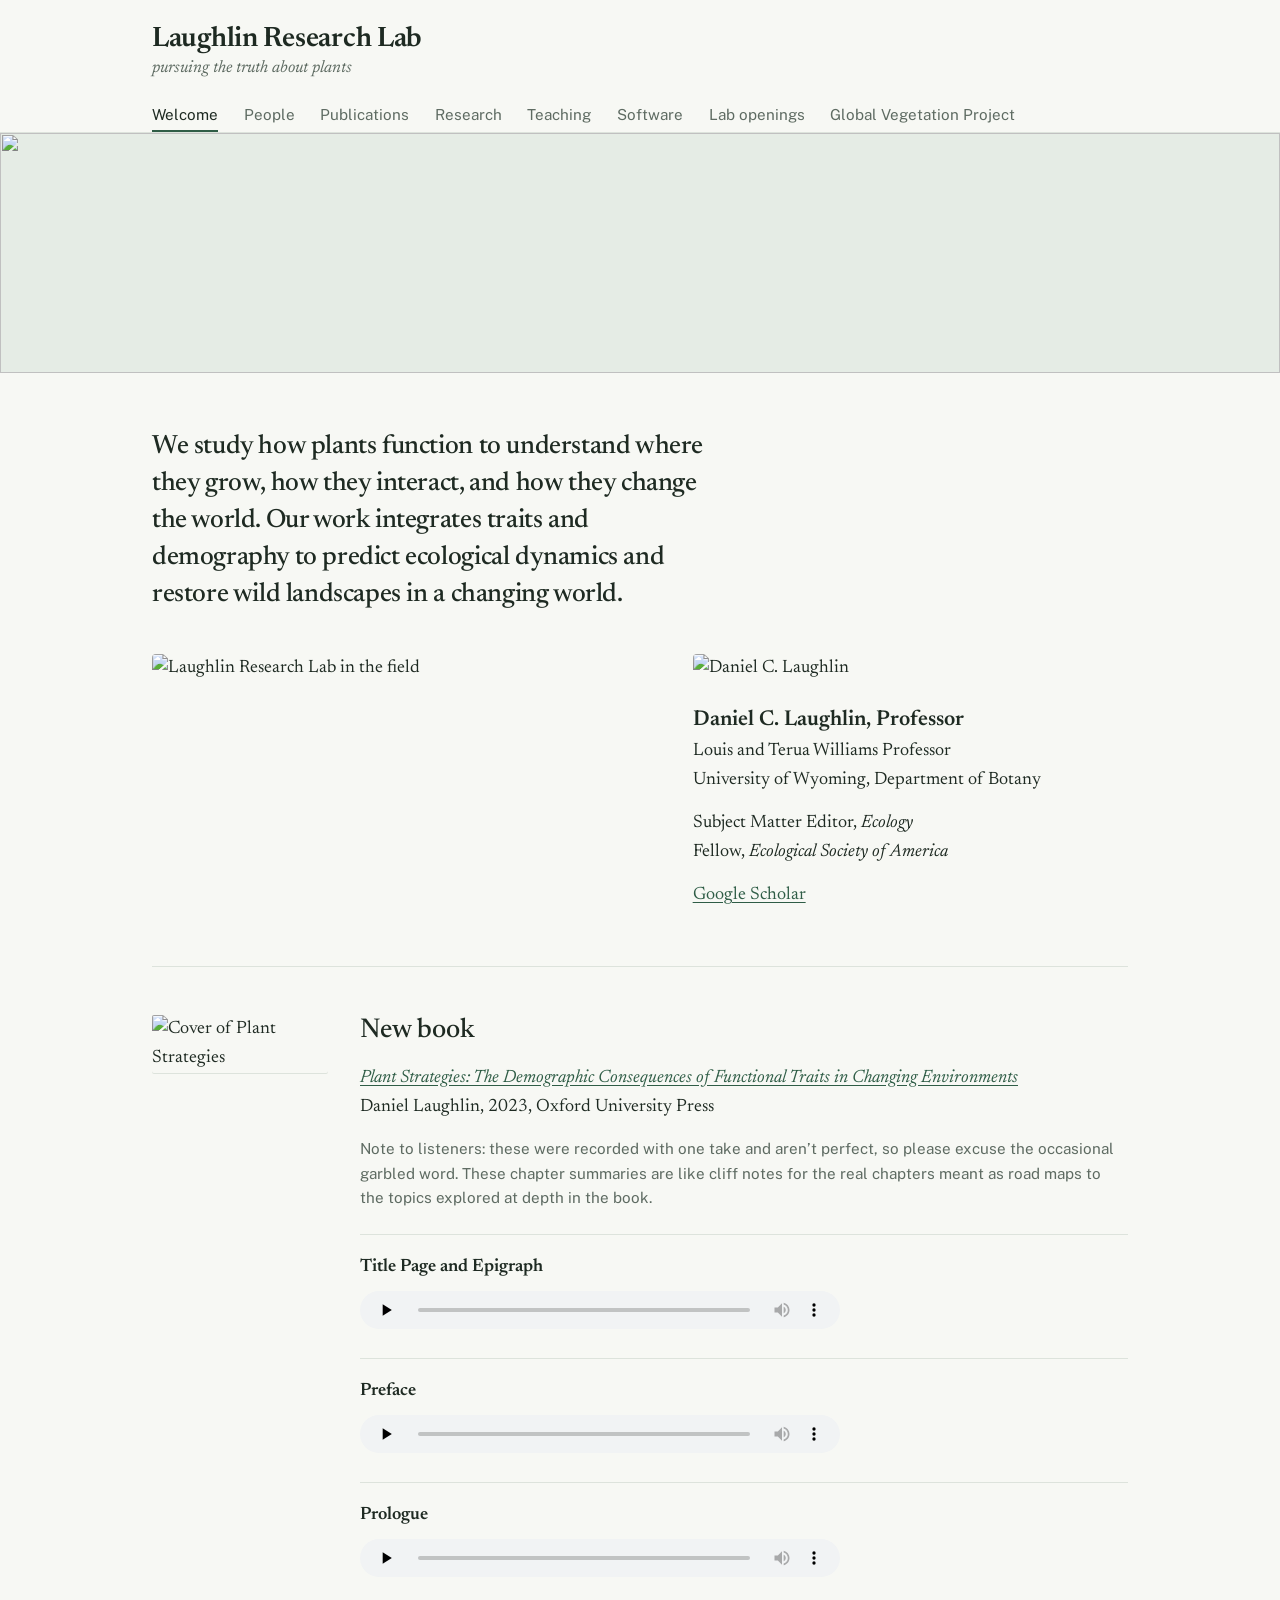
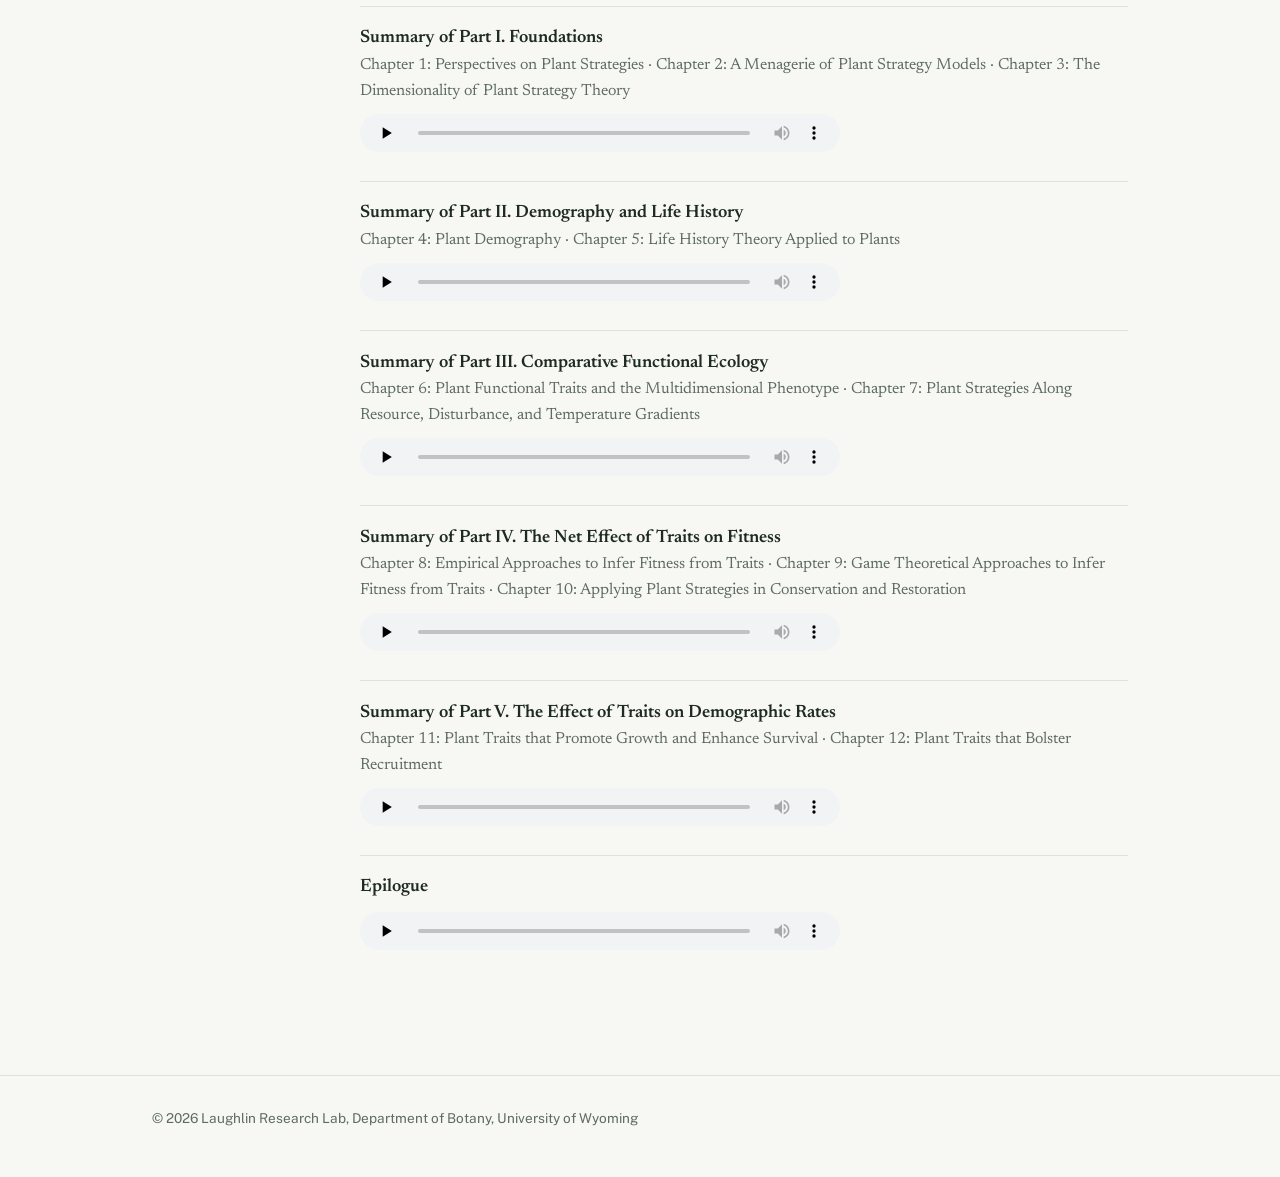
==== index.html @ ea89ed5c "Add files via upload" ====
<!doctype html>
<html lang="en">
<head>
  <meta charset="utf-8">
  <meta name="viewport" content="width=device-width, initial-scale=1">
  <title>Laughlin Research Lab | pursuing the truth about plants</title>
  <link rel="icon" href="https://plant-traits.net/wp-content/uploads/2017/07/Oak_leaf_favicon.png">
  <link rel="preconnect" href="https://fonts.googleapis.com">
  <link rel="preconnect" href="https://fonts.gstatic.com" crossorigin>
  <link href="https://fonts.googleapis.com/css2?family=Newsreader:ital,opsz,wght@0,6..72,400;0,6..72,500;0,6..72,600;1,6..72,400&family=Public+Sans:wght@400;500;600&display=swap" rel="stylesheet">
  <link rel="stylesheet" href="style.css">
</head>
<body>
  <a class="skip" href="#content">Skip to content</a>
  <header id="site-header"></header>
  <img class="banner" src="https://plant-traits.net/wp-content/uploads/2017/07/cropped-IMG_1017.jpg" alt="">
  <main id="content">
    <div class="wrap">
      <h1 class="lede">We study how plants function to understand where they grow, how they interact, and how they change the world. Our work integrates traits and demography to predict ecological dynamics and restore wild landscapes in a changing world.</h1>

      <div class="welcome-grid">
        <img src="https://plant-traits.net/wp-content/uploads/2026/02/IMG_1767-1-scaled-e1769992416168.jpeg" alt="Laughlin Research Lab in the field">
        <div>
          <img src="https://plant-traits.net/wp-content/uploads/2024/06/Screenshot-2024-06-19-at-12.48.31-PM.png" alt="Daniel C. Laughlin">
          <div class="pi" style="margin-top:1.25rem">
            <p class="pi-name">Daniel C. Laughlin, Professor</p>
            <p>Louis and Terua Williams Professor</p>
            <p>University of Wyoming, Department of Botany</p>
            <p class="gap">Subject Matter Editor, <em>Ecology</em></p>
            <p>Fellow, <em>Ecological Society of America</em></p>
            <p class="gap"><a href="https://scholar.google.com/citations?hl=en&amp;user=ezi-fF8AAAAJ&amp;view_op=list_works&amp;sortby=pubdate">Google Scholar</a></p>
          </div>
        </div>
      </div>

      <section class="book">
        <img src="https://plant-traits.net/wp-content/uploads/2023/07/Screenshot-2023-07-04-at-2.48.07-PM.png" alt="Cover of Plant Strategies">
        <div>
          <h2>New book</h2>
          <p><a href="https://global.oup.com/academic/product/plant-strategies-9780192867957?lang=en&amp;cc=fm"><em>Plant Strategies: The Demographic Consequences of Functional Traits in Changing Environments</em></a><br>Daniel Laughlin, 2023, Oxford University Press</p>
          <p class="note">Note to listeners: these were recorded with one take and aren’t perfect, so please excuse the occasional garbled word. These chapter summaries are like cliff notes for the real chapters meant as road maps to the topics explored at depth in the book.</p>

          <ul class="chapters">
            <li><span class="ch-title">Title Page and Epigraph</span>
              <audio controls preload="none" src="https://plant-traits.net/wp-content/uploads/2024/06/01.FrontMatter-1.wav"></audio></li>
            <li><span class="ch-title">Preface</span>
              <audio controls preload="none" src="https://plant-traits.net/wp-content/uploads/2024/06/02.Preface-2.wav"></audio></li>
            <li><span class="ch-title">Prologue</span>
              <audio controls preload="none" src="https://plant-traits.net/wp-content/uploads/2024/06/03.Prologue.wav"></audio></li>
            <li><span class="ch-title">Summary of Part I. Foundations</span>
              <span class="ch-sub">Chapter 1: Perspectives on Plant Strategies · Chapter 2: A Menagerie of Plant Strategy Models · Chapter 3: The Dimensionality of Plant Strategy Theory</span>
              <audio controls preload="none" src="https://plant-traits.net/wp-content/uploads/2024/06/PartI.Foundations-1.wav"></audio></li>
            <li><span class="ch-title">Summary of Part II. Demography and Life History</span>
              <span class="ch-sub">Chapter 4: Plant Demography · Chapter 5: Life History Theory Applied to Plants</span>
              <audio controls preload="none" src="https://plant-traits.net/wp-content/uploads/2024/06/PartII.Demography.wav"></audio></li>
            <li><span class="ch-title">Summary of Part III. Comparative Functional Ecology</span>
              <span class="ch-sub">Chapter 6: Plant Functional Traits and the Multidimensional Phenotype · Chapter 7: Plant Strategies Along Resource, Disturbance, and Temperature Gradients</span>
              <audio controls preload="none" src="https://plant-traits.net/wp-content/uploads/2024/06/PartIII.FunctionalEcology.wav"></audio></li>
            <li><span class="ch-title">Summary of Part IV. The Net Effect of Traits on Fitness</span>
              <span class="ch-sub">Chapter 8: Empirical Approaches to Infer Fitness from Traits · Chapter 9: Game Theoretical Approaches to Infer Fitness from Traits · Chapter 10: Applying Plant Strategies in Conservation and Restoration</span>
              <audio controls preload="none" src="https://plant-traits.net/wp-content/uploads/2024/06/PartIV.NetEffect.wav"></audio></li>
            <li><span class="ch-title">Summary of Part V. The Effect of Traits on Demographic Rates</span>
              <span class="ch-sub">Chapter 11: Plant Traits that Promote Growth and Enhance Survival · Chapter 12: Plant Traits that Bolster Recruitment</span>
              <audio controls preload="none" src="https://plant-traits.net/wp-content/uploads/2024/06/PartV.TraitsRates.wav"></audio></li>
            <li><span class="ch-title">Epilogue</span>
              <audio controls preload="none" src="https://plant-traits.net/wp-content/uploads/2024/06/Epilogue.wav"></audio></li>
          </ul>
          <img class="figure" src="https://plant-traits.net/wp-content/uploads/2024/06/Screenshot-2024-06-19-at-1.08.04-PM.png" alt="">
        </div>
      </section>
    </div>
  </main>
  <footer id="site-footer"></footer>
  <script src="site.js"></script>

</body>
</html>
---- style.css ----
:root {
  --paper: #f7f8f4;
  --surface: #ffffff;
  --ink: #1e2a22;
  --muted: #5e6b62;
  --line: #dde3dc;
  --accent: #2f5d46;       /* change this one value to re-color the site */
  --accent-soft: #e5ece5;
  --serif: "Newsreader", Georgia, "Times New Roman", serif;
  --sans: "Public Sans", system-ui, -apple-system, "Segoe UI", sans-serif;
}
@media (prefers-color-scheme: dark) {
  :root {
    --paper: #131915;
    --surface: #1b231e;
    --ink: #e4ebe5;
    --muted: #9caba0;
    --line: #2c3830;
    --accent: #8fc7a6;
    --accent-soft: #223029;
  }
}
* { box-sizing: border-box; }
html { scroll-padding-top: 1rem; }
body {
  margin: 0; background: var(--paper); color: var(--ink);
  font-family: var(--serif); font-size: 1.125rem; line-height: 1.6;
}
img { max-width: 100%; height: auto; display: block; }
a { color: var(--accent); text-underline-offset: 0.18em; }
a:focus-visible, button:focus-visible, input:focus-visible, summary:focus-visible {
  outline: 2px solid var(--accent); outline-offset: 3px; border-radius: 2px;
}
.wrap { max-width: 64rem; margin: 0 auto; padding: 0 1.5rem; }
.narrow { max-width: 44rem; }
.skip { position: absolute; left: -999px; }
.skip:focus { left: 1rem; top: 1rem; background: var(--surface); padding: .5rem 1rem; z-index: 10; }

/* Header */
.site-header { border-bottom: 1px solid var(--line); background: var(--paper); }
.brand-row { display: flex; align-items: baseline; justify-content: space-between; gap: 1rem; padding: 1.5rem 0 1rem; }
.brand { text-decoration: none; color: var(--ink); }
.brand-name { display: block; font-size: 1.75rem; font-weight: 600; line-height: 1.1; letter-spacing: -0.01em; }
.brand-tag { display: block; font-style: italic; color: var(--muted); font-size: 1.05rem; }
.menu-btn { display: none; font: 500 .95rem var(--sans); background: none; border: 1px solid var(--line); color: var(--ink); padding: .4rem .85rem; border-radius: 4px; cursor: pointer; }
.main-nav ul { list-style: none; margin: 0; padding: 0; display: flex; flex-wrap: wrap; gap: .25rem 1.6rem; }
.main-nav a { display: block; padding: .55rem 0; font: .95rem var(--sans); color: var(--muted); text-decoration: none; }
.main-nav a:hover { color: var(--ink); }
.main-nav a[aria-current="page"] { color: var(--ink); box-shadow: inset 0 -2px 0 var(--accent); }
@media (max-width: 760px) {
  .brand-row { align-items: center; }
  .menu-btn { display: block; }
  .main-nav { display: none; }
  .main-nav.open { display: block; }
  .main-nav ul { flex-direction: column; gap: 0; padding-bottom: .5rem; }
  .main-nav a { padding: .7rem 0; border-top: 1px solid var(--line); }
  .main-nav a[aria-current="page"] { box-shadow: inset 3px 0 0 var(--accent); padding-left: .75rem; }
}

/* Banner photo */
.banner { width: 100%; height: clamp(9rem, 22vw, 15rem); object-fit: cover; background: var(--accent-soft); }

/* Page content */
main { padding: 3.5rem 0 4.5rem; }
h1 { font-size: clamp(2.2rem, 5vw, 3.2rem); font-weight: 500; line-height: 1.1; letter-spacing: -0.015em; margin: 0 0 1.75rem; }
h2 { font-size: 1.7rem; font-weight: 500; line-height: 1.2; margin: 3.25rem 0 1rem; }
h3 { font-size: 1.2rem; font-weight: 600; line-height: 1.35; margin: 2rem 0 .4rem; }
p { margin: 0 0 1rem; }
.lede { font-size: clamp(1.3rem, 2.5vw, 1.65rem); line-height: 1.4; max-width: 38ch; margin-bottom: 2.5rem; }
.note { font-family: var(--sans); font-size: .95rem; color: var(--muted); }
.placeholder { border: 1px dashed var(--line); background: var(--surface); padding: 1.25rem 1.5rem; border-radius: 4px; color: var(--muted); }

/* Welcome page */
.welcome-grid { display: grid; grid-template-columns: 1.15fr 1fr; gap: 2.5rem; align-items: start; }
.welcome-grid img { border-radius: 4px; }
.pi { margin-top: .25rem; }
.pi-name { font-size: 1.35rem; font-weight: 600; margin: 0; }
.pi p { margin: 0; }
.pi .gap { margin-top: .9rem; }
@media (max-width: 760px) { .welcome-grid { grid-template-columns: 1fr; } }

.book { display: grid; grid-template-columns: 11rem 1fr; gap: 2rem; align-items: start; margin-top: 3.5rem; padding-top: 3rem; border-top: 1px solid var(--line); }
.book img { border-radius: 2px; box-shadow: 0 1px 0 var(--line); }
.book h2 { margin-top: 0; }
@media (max-width: 600px) { .book { grid-template-columns: 1fr; } .book img { max-width: 10rem; } }

.chapters { list-style: none; margin: 1.5rem 0 0; padding: 0; }
.chapters li { padding: 1.1rem 0; border-top: 1px solid var(--line); }
.chapters .ch-title { font-weight: 600; display: block; }
.chapters .ch-sub { display: block; color: var(--muted); font-size: 1rem; }
audio { width: 100%; max-width: 30rem; margin-top: .6rem; height: 2.4rem; }

/* Projects (Research) */
.project { padding: 1.5rem 0; border-top: 1px solid var(--line); }
.project:first-of-type { border-top: 0; }
.project h3 { margin: 0 0 .15rem; }
.funder { font-family: var(--sans); font-size: .9rem; color: var(--muted); margin: 0 0 .15rem; }
.team { font-style: italic; color: var(--muted); margin: 0 0 .6rem; }
.project p:last-child { margin-bottom: 0; }
.logos { display: flex; flex-wrap: wrap; align-items: center; gap: 2rem; margin-top: 3rem; padding-top: 2rem; border-top: 1px solid var(--line); }
.logos img { height: 4rem; width: auto; }
.figure { margin: 1.5rem 0 0; }
.figure img { border-radius: 4px; }

/* Publications */
.books-row { display: flex; gap: 1.5rem; margin: 1.5rem 0; }
.books-row img { width: 9rem; border-radius: 2px; }
.search { display: block; font-family: var(--sans); font-size: .9rem; color: var(--muted); margin: 1.5rem 0 1rem; }
.search span { display: block; margin-bottom: .4rem; }
.search input {
  width: 100%; max-width: 28rem; font: 1rem var(--sans); color: var(--ink);
  background: var(--surface); border: 1px solid var(--line); border-radius: 4px; padding: .65rem .8rem;
}
.year-nav { font-family: var(--sans); font-size: .9rem; display: flex; flex-wrap: wrap; gap: .3rem .9rem; margin: 0 0 2rem; }
.year-block { display: grid; grid-template-columns: 4.5rem 1fr; gap: 1rem; padding: 1.5rem 0; border-top: 1px solid var(--line); }
.year-block h3 { margin: 0; font: 600 1rem var(--sans); color: var(--muted); padding-top: .2rem; }
.pubs { list-style: none; margin: 0; padding: 0; display: grid; gap: 1.1rem; }
.pubs li { font-size: 1.02rem; line-height: 1.55; overflow-wrap: anywhere; }
.pubs b { font-weight: 600; color: var(--ink); }
@media (max-width: 600px) { .year-block { grid-template-columns: 1fr; gap: .5rem; } }

/* Software */
.package { padding: 1.5rem 0; border-top: 1px solid var(--line); }
.package:first-of-type { border-top: 0; padding-top: 0; }
.package h2 { margin: 0 0 .6rem; font-size: 1.4rem; }
pre { background: var(--surface); border: 1px solid var(--line); border-radius: 4px; padding: .8rem 1rem; overflow-x: auto; font-size: .95rem; }

/* GVP */
.requirements { padding-left: 1.4rem; }
.requirements li { margin-bottom: .35rem; }
.example { display: grid; grid-template-columns: 1fr 15rem; gap: 2rem; align-items: start; margin-top: 2rem; }
.example img { border-radius: 4px; }
@media (max-width: 680px) { .example { grid-template-columns: 1fr; } .example img { max-width: 18rem; } }

.site-footer { border-top: 1px solid var(--line); padding: 2rem 0 3rem; font-family: var(--sans); font-size: .85rem; color: var(--muted); }
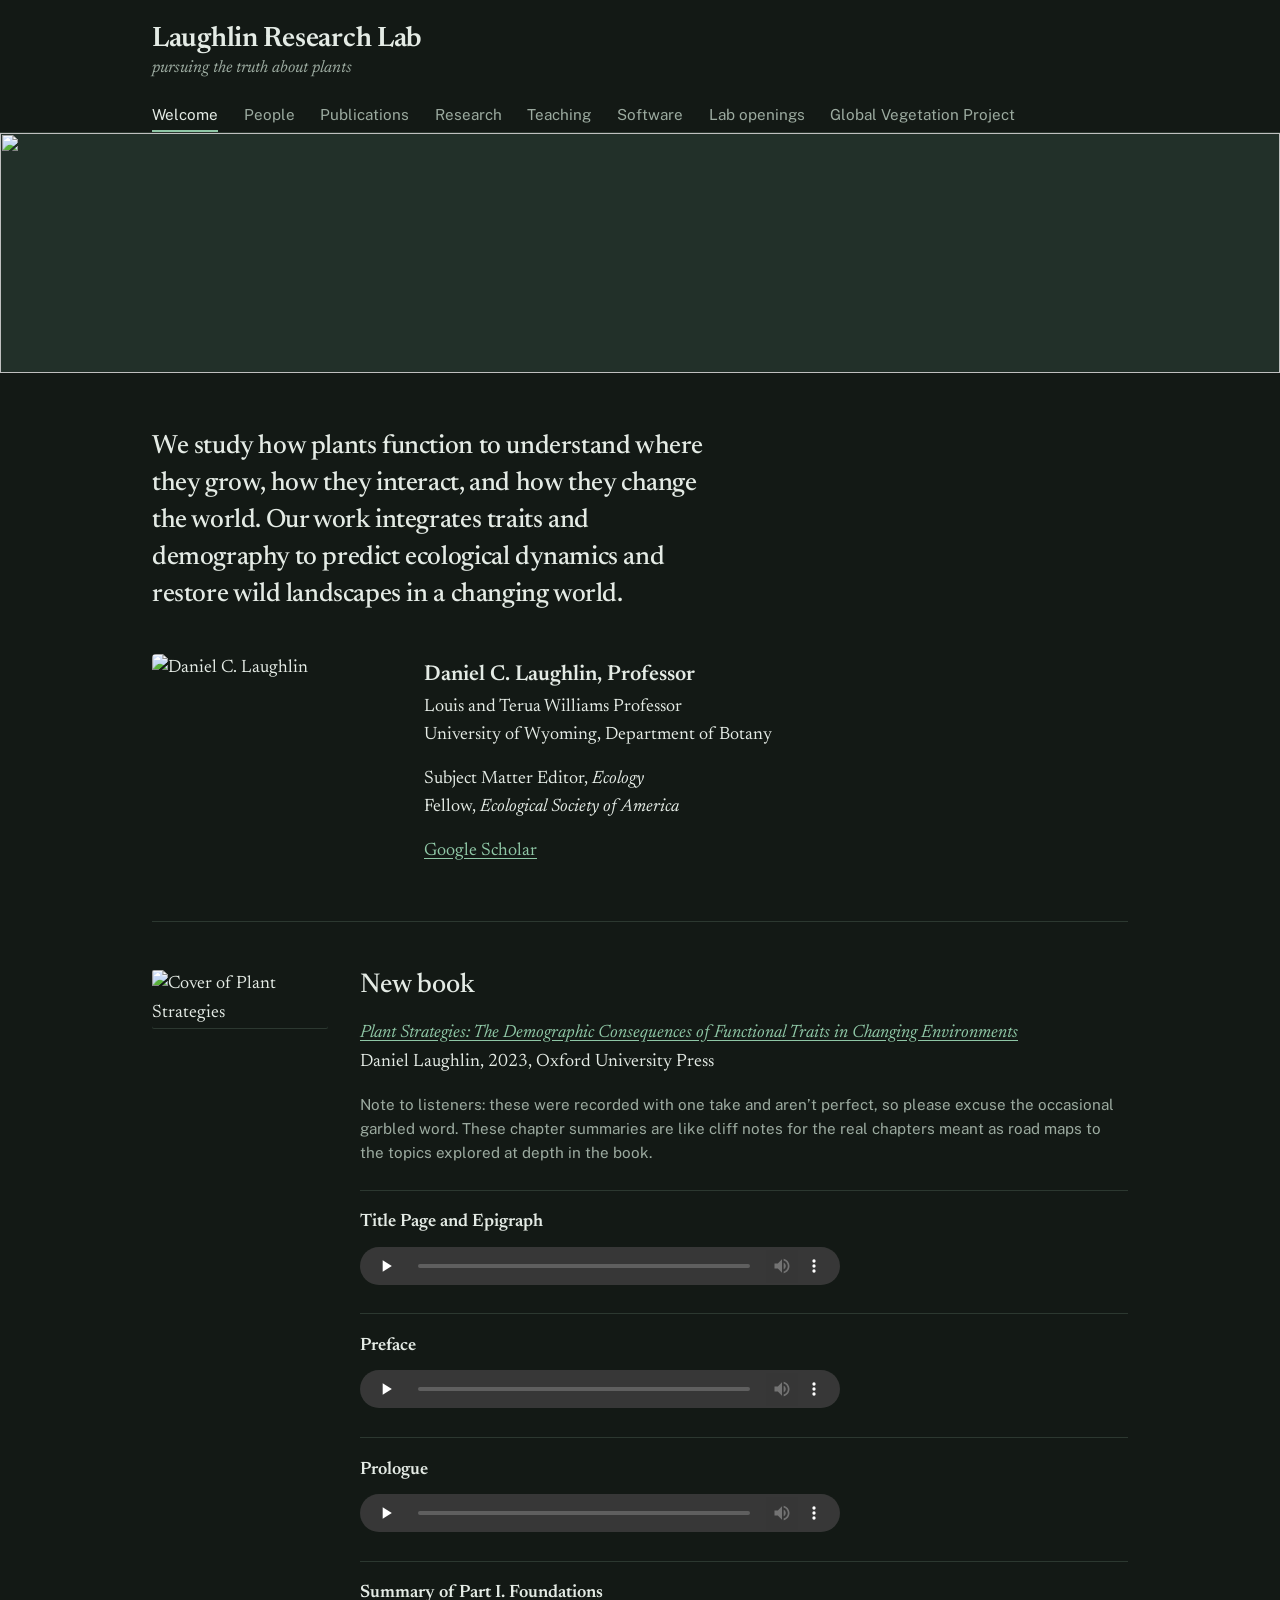
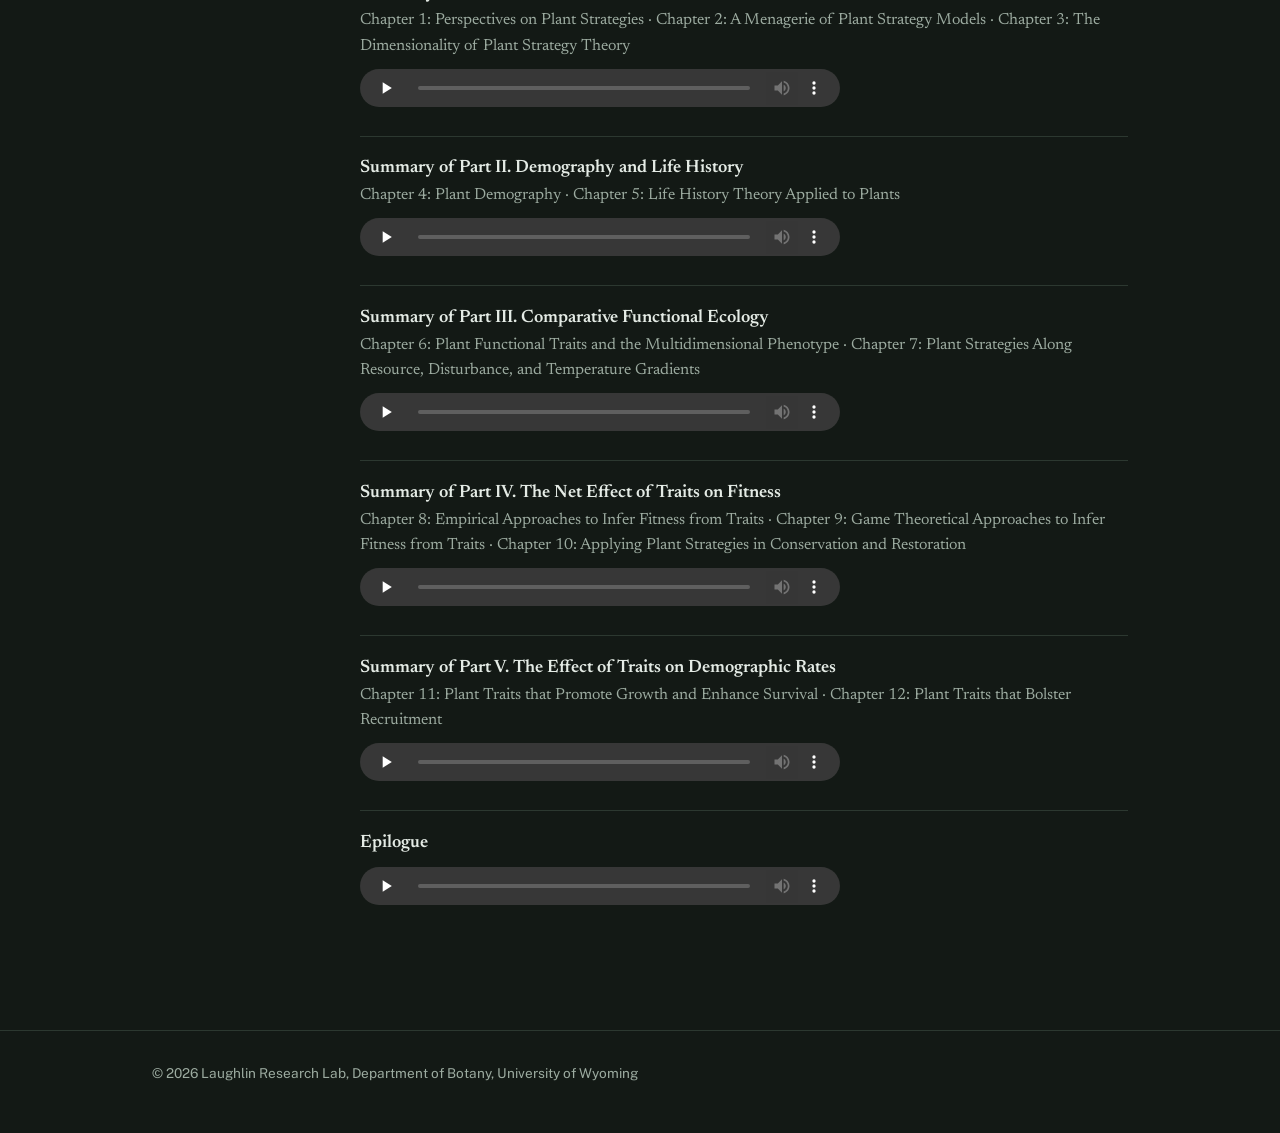
==== commit 0ce2f12c: "Add files via upload" ====
--- a/index.html
+++ b/index.html
@@ -19,10 +19,8 @@
       <h1 class="lede">We study how plants function to understand where they grow, how they interact, and how they change the world. Our work integrates traits and demography to predict ecological dynamics and restore wild landscapes in a changing world.</h1>
 
       <div class="welcome-grid">
-        <img src="https://plant-traits.net/wp-content/uploads/2026/02/IMG_1767-1-scaled-e1769992416168.jpeg" alt="Laughlin Research Lab in the field">
-        <div>
-          <img src="https://plant-traits.net/wp-content/uploads/2024/06/Screenshot-2024-06-19-at-12.48.31-PM.png" alt="Daniel C. Laughlin">
-          <div class="pi" style="margin-top:1.25rem">
+          <img class="pi-photo" src="https://plant-traits.net/wp-content/uploads/2024/06/Screenshot-2024-06-19-at-12.48.31-PM.png" alt="Daniel C. Laughlin">
+          <div class="pi">
             <p class="pi-name">Daniel C. Laughlin, Professor</p>
             <p>Louis and Terua Williams Professor</p>
             <p>University of Wyoming, Department of Botany</p>
@@ -30,7 +28,6 @@
             <p>Fellow, <em>Ecological Society of America</em></p>
             <p class="gap"><a href="https://scholar.google.com/citations?hl=en&amp;user=ezi-fF8AAAAJ&amp;view_op=list_works&amp;sortby=pubdate">Google Scholar</a></p>
           </div>
-        </div>
       </div>
 
       <section class="book">
--- a/style.css
+++ b/style.css
@@ -1,24 +1,14 @@
 :root {
-  --paper: #f7f8f4;
-  --surface: #ffffff;
-  --ink: #1e2a22;
-  --muted: #5e6b62;
-  --line: #dde3dc;
-  --accent: #2f5d46;       /* change this one value to re-color the site */
-  --accent-soft: #e5ece5;
+  color-scheme: dark;
+  --paper: #131915;
+  --surface: #1b231e;
+  --ink: #e4ebe5;
+  --muted: #9caba0;
+  --line: #2c3830;
+  --accent: #8fc7a6;       /* change this one value to re-color the site */
+  --accent-soft: #223029;
   --serif: "Newsreader", Georgia, "Times New Roman", serif;
   --sans: "Public Sans", system-ui, -apple-system, "Segoe UI", sans-serif;
-}
-@media (prefers-color-scheme: dark) {
-  :root {
-    --paper: #131915;
-    --surface: #1b231e;
-    --ink: #e4ebe5;
-    --muted: #9caba0;
-    --line: #2c3830;
-    --accent: #8fc7a6;
-    --accent-soft: #223029;
-  }
 }
 * { box-sizing: border-box; }
 html { scroll-padding-top: 1rem; }
@@ -71,13 +61,13 @@
 .placeholder { border: 1px dashed var(--line); background: var(--surface); padding: 1.25rem 1.5rem; border-radius: 4px; color: var(--muted); }
 
 /* Welcome page */
-.welcome-grid { display: grid; grid-template-columns: 1.15fr 1fr; gap: 2.5rem; align-items: start; }
-.welcome-grid img { border-radius: 4px; }
+.welcome-grid { display: grid; grid-template-columns: 15rem 1fr; gap: 2rem; align-items: start; }
+.welcome-grid .pi-photo { border-radius: 4px; width: 100%; }
 .pi { margin-top: .25rem; }
 .pi-name { font-size: 1.35rem; font-weight: 600; margin: 0; }
 .pi p { margin: 0; }
 .pi .gap { margin-top: .9rem; }
-@media (max-width: 760px) { .welcome-grid { grid-template-columns: 1fr; } }
+@media (max-width: 600px) { .welcome-grid { grid-template-columns: 1fr; } .welcome-grid .pi-photo { max-width: 13rem; } }
 
 .book { display: grid; grid-template-columns: 11rem 1fr; gap: 2rem; align-items: start; margin-top: 3.5rem; padding-top: 3rem; border-top: 1px solid var(--line); }
 .book img { border-radius: 2px; box-shadow: 0 1px 0 var(--line); }
@@ -133,3 +123,28 @@
 @media (max-width: 680px) { .example { grid-template-columns: 1fr; } .example img { max-width: 18rem; } }
 
 .site-footer { border-top: 1px solid var(--line); padding: 2rem 0 3rem; font-family: var(--sans); font-size: .85rem; color: var(--muted); }
+
+/* People */
+.members { display: grid; grid-template-columns: repeat(auto-fill, minmax(17rem, 1fr)); gap: 1rem; margin: 0 0 1rem; padding: 0; list-style: none; }
+.member { background: var(--surface); border: 1px solid var(--line); border-radius: 4px; padding: 1.25rem 1.35rem; }
+.member h3 { margin: 0; font-size: 1.2rem; }
+.member .role { font: 600 .8rem var(--sans); letter-spacing: .04em; text-transform: uppercase; color: var(--accent); margin: .2rem 0 .55rem; }
+.member p:last-child { margin: 0; font-size: 1rem; line-height: 1.5; }
+.alum { display: grid; grid-template-columns: 14rem 1fr; gap: 1.5rem; padding: 1.25rem 0; border-top: 1px solid var(--line); }
+.alum h3 { margin: 0; font-size: 1.1rem; }
+.alum .degree { display: block; font: .9rem var(--sans); color: var(--muted); font-weight: 400; margin-top: .15rem; }
+.alum ul { list-style: none; margin: 0; padding: 0; display: grid; gap: .7rem; }
+.alum li { font-size: 1rem; line-height: 1.55; overflow-wrap: anywhere; }
+@media (max-width: 680px) { .alum { grid-template-columns: 1fr; gap: .5rem; } }
+
+/* Teaching */
+.courses { list-style: none; margin: 0; padding: 0; }
+.course { display: grid; grid-template-columns: 1fr auto; gap: .25rem 1.5rem; align-items: baseline; padding: 1.25rem 0; border-top: 1px solid var(--line); }
+.course:first-child { border-top: 0; padding-top: 0; }
+.course h2 { margin: 0; font-size: 1.35rem; }
+.course .code { font: .9rem var(--sans); color: var(--muted); }
+.course .when { font: 600 .8rem var(--sans); letter-spacing: .04em; text-transform: uppercase; color: var(--accent); text-align: right; }
+@media (max-width: 560px) { .course { grid-template-columns: 1fr; } .course .when { text-align: left; } }
+
+/* Soften bright photos and logos slightly on the dark background */
+.logos img { background: #fff; padding: .4rem; border-radius: 4px; }
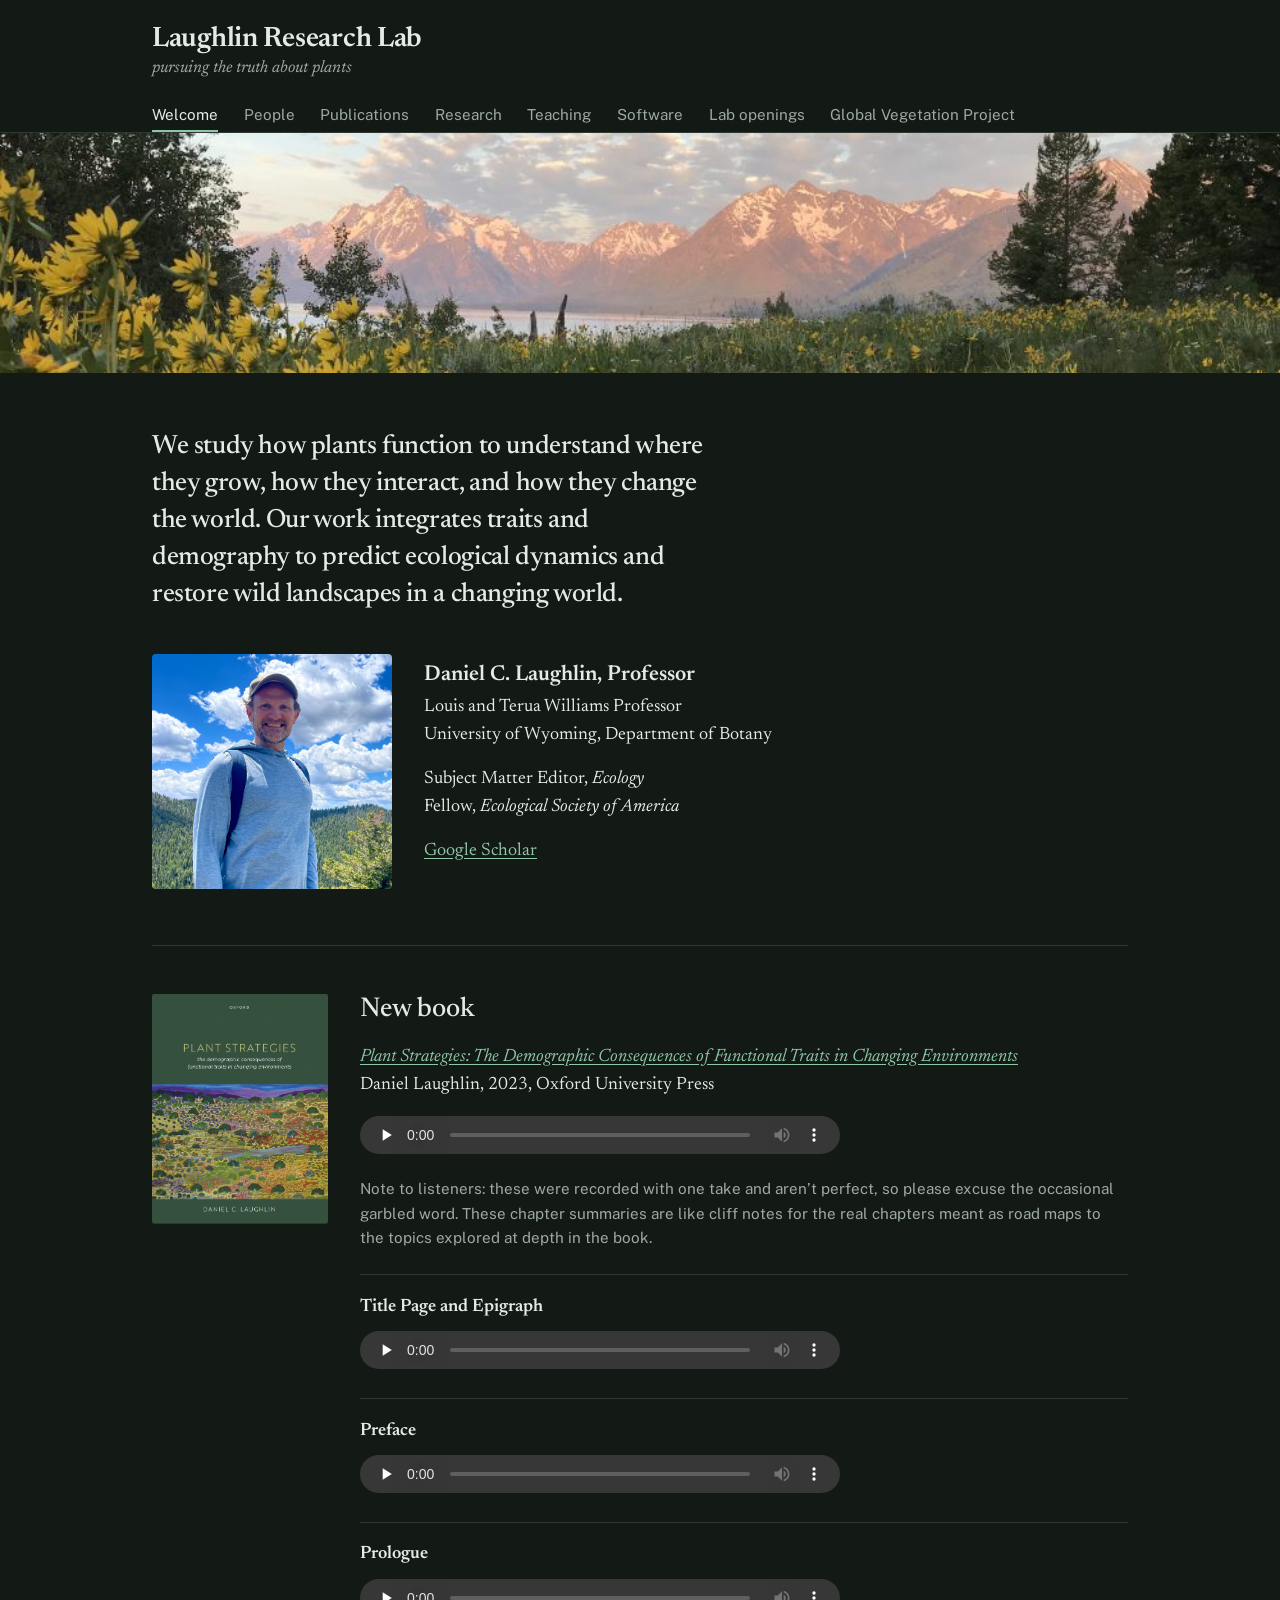
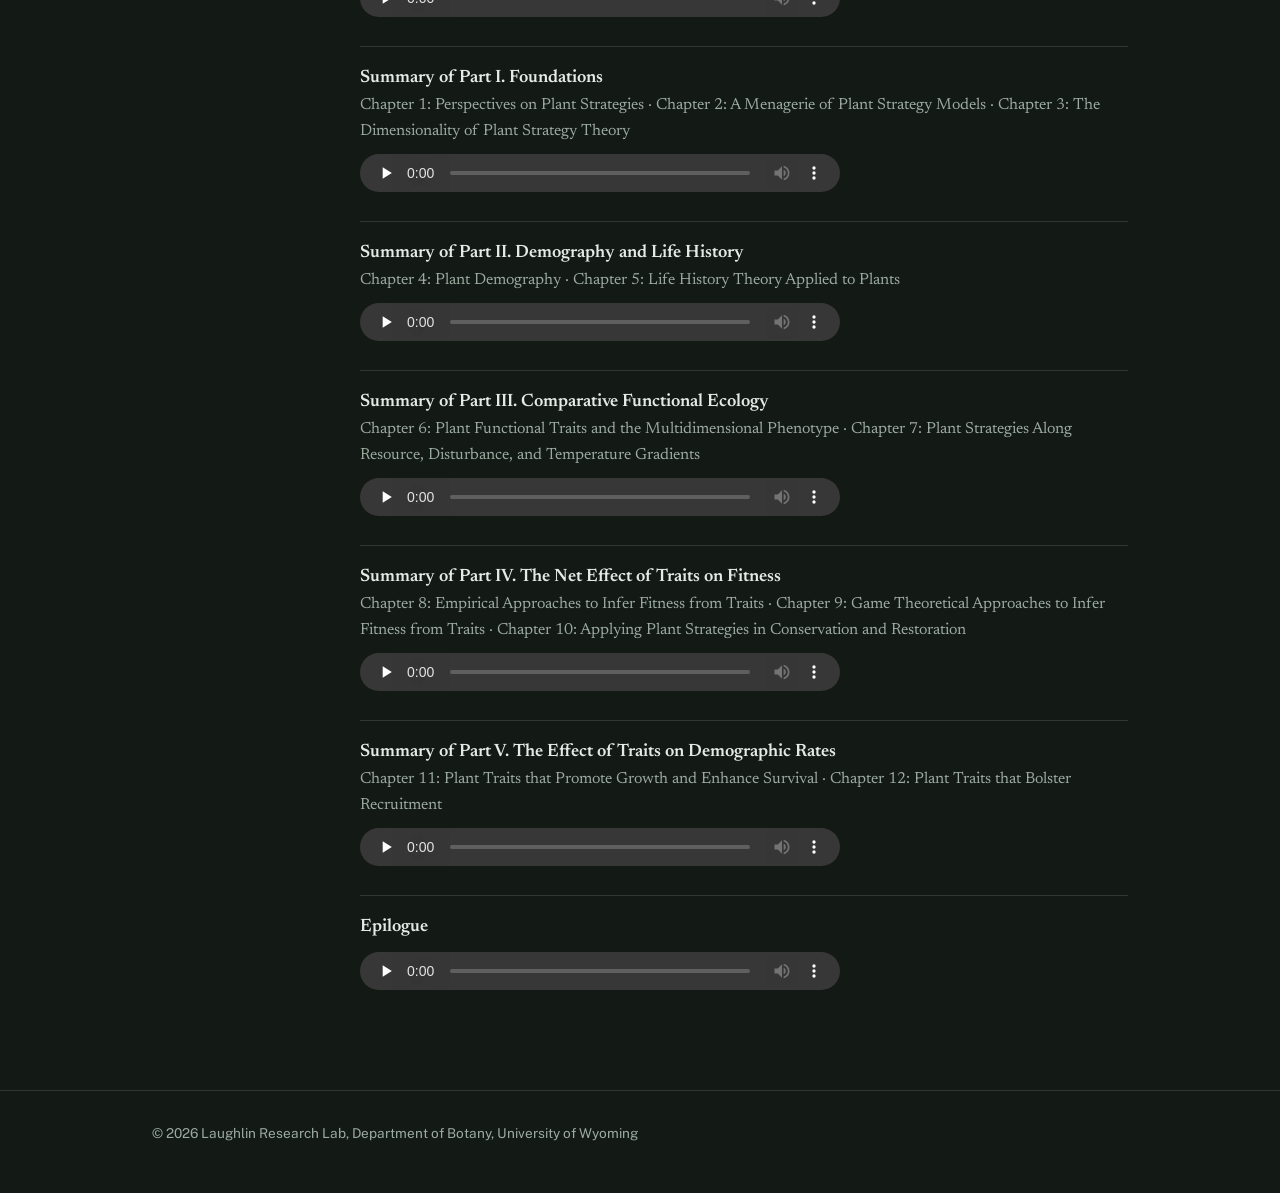
==== commit 311a6fdd: "Add files via upload" ====
--- a/index.html
+++ b/index.html
@@ -13,13 +13,13 @@
 <body>
   <a class="skip" href="#content">Skip to content</a>
   <header id="site-header"></header>
-  <img class="banner" src="https://plant-traits.net/wp-content/uploads/2017/07/cropped-IMG_1017.jpg" alt="">
+  <img class="banner" src="images/cropped-tetons.jpg" alt="">
   <main id="content">
     <div class="wrap">
       <h1 class="lede">We study how plants function to understand where they grow, how they interact, and how they change the world. Our work integrates traits and demography to predict ecological dynamics and restore wild landscapes in a changing world.</h1>
 
       <div class="welcome-grid">
-          <img class="pi-photo" src="https://plant-traits.net/wp-content/uploads/2024/06/Screenshot-2024-06-19-at-12.48.31-PM.png" alt="Daniel C. Laughlin">
+          <img class="pi-photo" src="images/Daniel%20Main%20page.png" alt="Daniel C. Laughlin">
           <div class="pi">
             <p class="pi-name">Daniel C. Laughlin, Professor</p>
             <p>Louis and Terua Williams Professor</p>
@@ -31,38 +31,38 @@
       </div>
 
       <section class="book">
-        <img src="https://plant-traits.net/wp-content/uploads/2023/07/Screenshot-2023-07-04-at-2.48.07-PM.png" alt="Cover of Plant Strategies">
+        <img src="images/PlantStrategies.png" alt="Cover of Plant Strategies">
         <div>
           <h2>New book</h2>
           <p><a href="https://global.oup.com/academic/product/plant-strategies-9780192867957?lang=en&amp;cc=fm"><em>Plant Strategies: The Demographic Consequences of Functional Traits in Changing Environments</em></a><br>Daniel Laughlin, 2023, Oxford University Press</p>
+          <audio controls preload="none" src="audio/NoteToListeners.m4a" style="margin:0 0 .75rem"></audio>
           <p class="note">Note to listeners: these were recorded with one take and aren’t perfect, so please excuse the occasional garbled word. These chapter summaries are like cliff notes for the real chapters meant as road maps to the topics explored at depth in the book.</p>
 
           <ul class="chapters">
             <li><span class="ch-title">Title Page and Epigraph</span>
-              <audio controls preload="none" src="https://plant-traits.net/wp-content/uploads/2024/06/01.FrontMatter-1.wav"></audio></li>
+              <audio controls preload="none" src="audio/01.FrontMatter.m4a"></audio></li>
             <li><span class="ch-title">Preface</span>
-              <audio controls preload="none" src="https://plant-traits.net/wp-content/uploads/2024/06/02.Preface-2.wav"></audio></li>
+              <audio controls preload="none" src="audio/02.Preface.m4a"></audio></li>
             <li><span class="ch-title">Prologue</span>
-              <audio controls preload="none" src="https://plant-traits.net/wp-content/uploads/2024/06/03.Prologue.wav"></audio></li>
+              <audio controls preload="none" src="audio/03.Prologue.m4a"></audio></li>
             <li><span class="ch-title">Summary of Part I. Foundations</span>
               <span class="ch-sub">Chapter 1: Perspectives on Plant Strategies · Chapter 2: A Menagerie of Plant Strategy Models · Chapter 3: The Dimensionality of Plant Strategy Theory</span>
-              <audio controls preload="none" src="https://plant-traits.net/wp-content/uploads/2024/06/PartI.Foundations-1.wav"></audio></li>
+              <audio controls preload="none" src="audio/PartI.Foundations.m4a"></audio></li>
             <li><span class="ch-title">Summary of Part II. Demography and Life History</span>
               <span class="ch-sub">Chapter 4: Plant Demography · Chapter 5: Life History Theory Applied to Plants</span>
-              <audio controls preload="none" src="https://plant-traits.net/wp-content/uploads/2024/06/PartII.Demography.wav"></audio></li>
+              <audio controls preload="none" src="audio/PartII.Demography.m4a"></audio></li>
             <li><span class="ch-title">Summary of Part III. Comparative Functional Ecology</span>
               <span class="ch-sub">Chapter 6: Plant Functional Traits and the Multidimensional Phenotype · Chapter 7: Plant Strategies Along Resource, Disturbance, and Temperature Gradients</span>
-              <audio controls preload="none" src="https://plant-traits.net/wp-content/uploads/2024/06/PartIII.FunctionalEcology.wav"></audio></li>
+              <audio controls preload="none" src="audio/PartIII.FunctionalEcology.m4a"></audio></li>
             <li><span class="ch-title">Summary of Part IV. The Net Effect of Traits on Fitness</span>
               <span class="ch-sub">Chapter 8: Empirical Approaches to Infer Fitness from Traits · Chapter 9: Game Theoretical Approaches to Infer Fitness from Traits · Chapter 10: Applying Plant Strategies in Conservation and Restoration</span>
-              <audio controls preload="none" src="https://plant-traits.net/wp-content/uploads/2024/06/PartIV.NetEffect.wav"></audio></li>
+              <audio controls preload="none" src="audio/PartIV.NetEffect.m4a"></audio></li>
             <li><span class="ch-title">Summary of Part V. The Effect of Traits on Demographic Rates</span>
               <span class="ch-sub">Chapter 11: Plant Traits that Promote Growth and Enhance Survival · Chapter 12: Plant Traits that Bolster Recruitment</span>
-              <audio controls preload="none" src="https://plant-traits.net/wp-content/uploads/2024/06/PartV.TraitsRates.wav"></audio></li>
+              <audio controls preload="none" src="audio/PartV.Traits%26Rates.m4a"></audio></li>
             <li><span class="ch-title">Epilogue</span>
-              <audio controls preload="none" src="https://plant-traits.net/wp-content/uploads/2024/06/Epilogue.wav"></audio></li>
+              <audio controls preload="none" src="audio/Epilogue.m4a"></audio></li>
           </ul>
-          <img class="figure" src="https://plant-traits.net/wp-content/uploads/2024/06/Screenshot-2024-06-19-at-1.08.04-PM.png" alt="">
         </div>
       </section>
     </div>
--- a/style.css
+++ b/style.css
@@ -148,3 +148,7 @@
 
 /* Soften bright photos and logos slightly on the dark background */
 .logos img { background: #fff; padding: .4rem; border-radius: 4px; }
+
+/* Lab member photos */
+.member-photo { width: 100%; aspect-ratio: 1; object-fit: cover; object-position: center 25%; border-radius: 4px; margin-bottom: 1rem; background: var(--accent-soft); }
+.teaching-photo { margin: 0 0 2rem; border-radius: 4px; width: 100%; max-height: 22rem; object-fit: cover; }
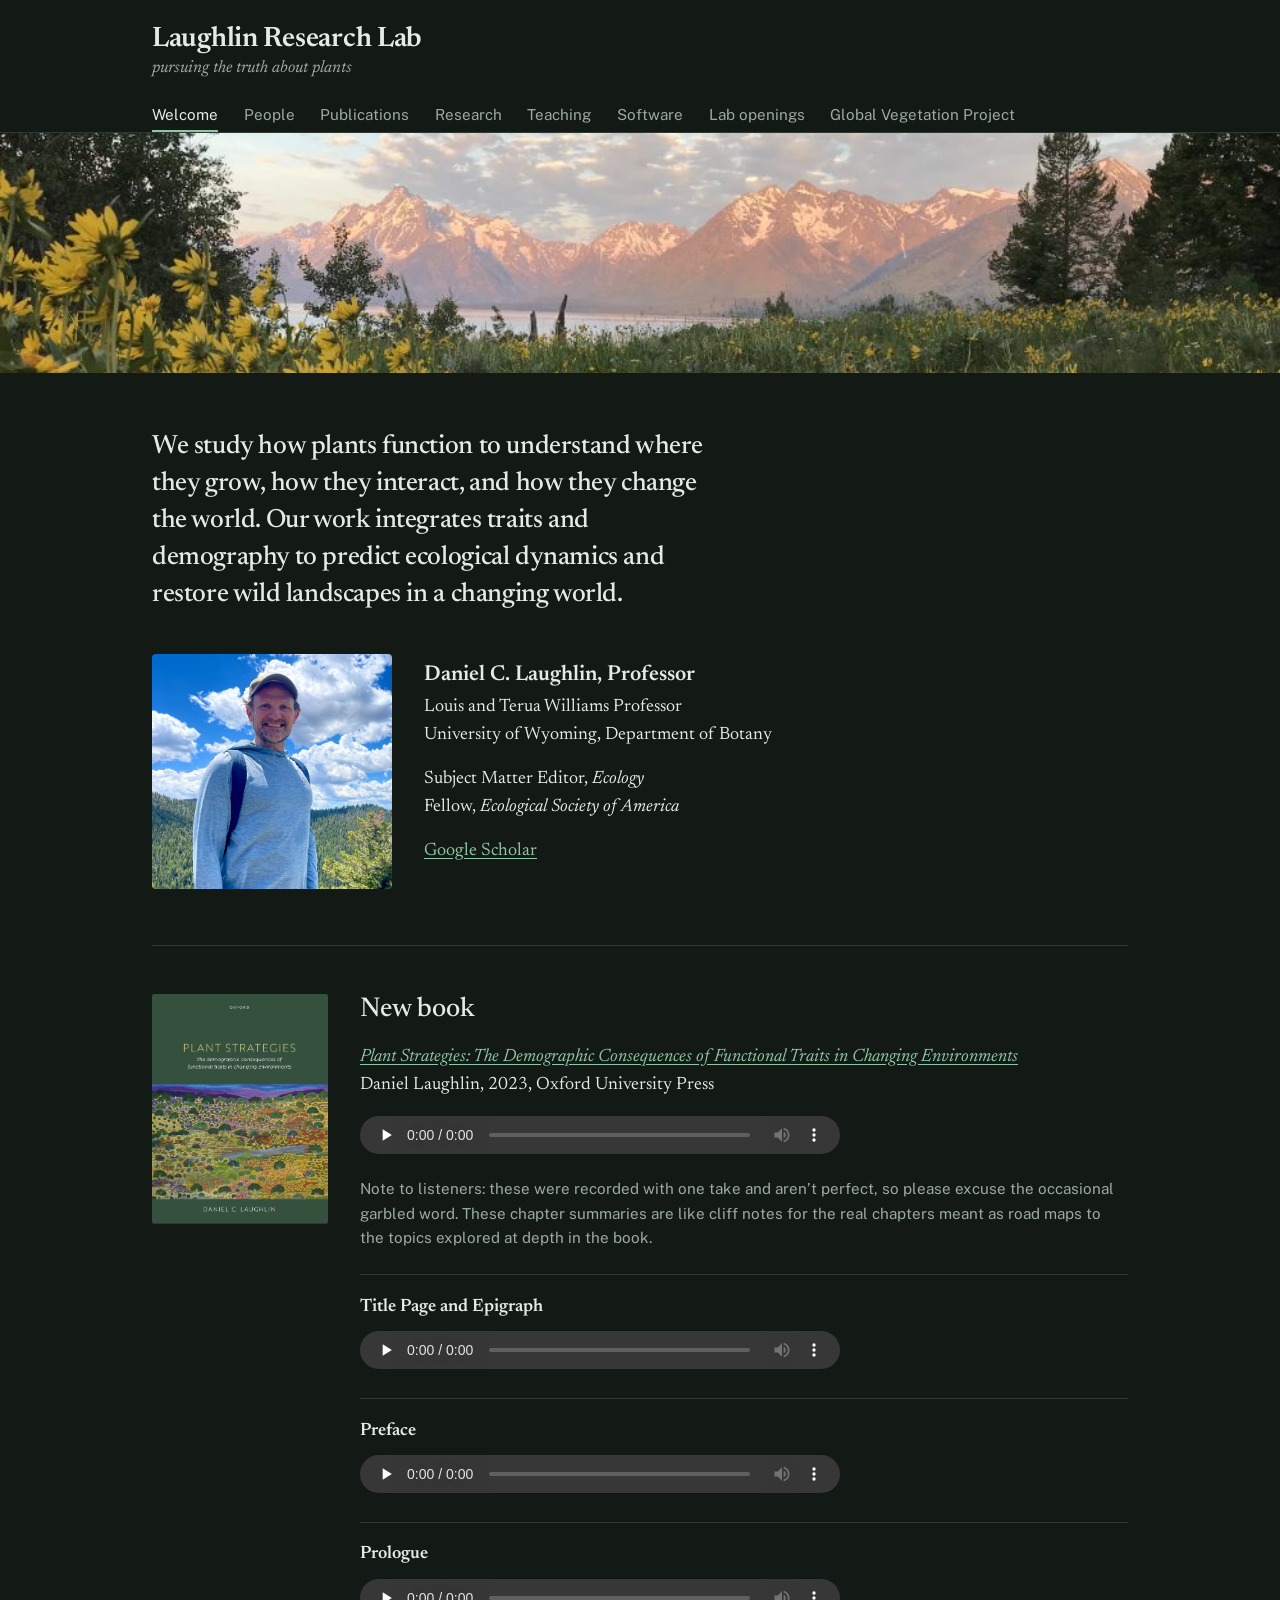
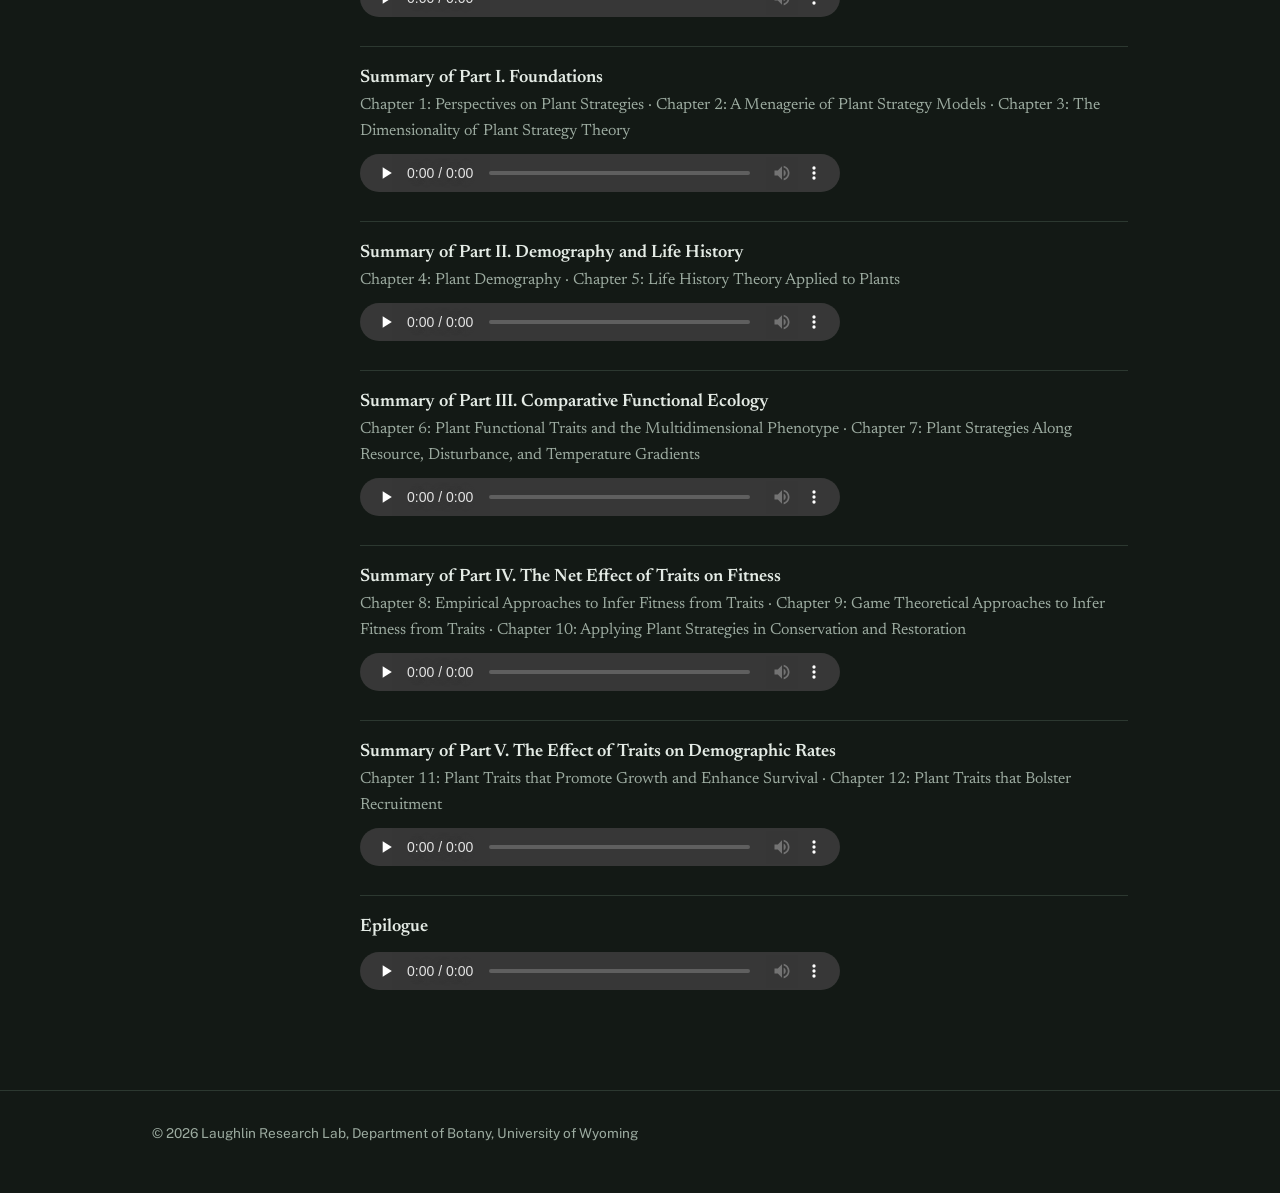
==== commit 1e619084: "Add files via upload" ====
--- a/index.html
+++ b/index.html
@@ -4,7 +4,7 @@
   <meta charset="utf-8">
   <meta name="viewport" content="width=device-width, initial-scale=1">
   <title>Laughlin Research Lab | pursuing the truth about plants</title>
-  <link rel="icon" href="https://plant-traits.net/wp-content/uploads/2017/07/Oak_leaf_favicon.png">
+  <link rel="icon" href="images/Oak_leaf_favicon.png">
   <link rel="preconnect" href="https://fonts.googleapis.com">
   <link rel="preconnect" href="https://fonts.gstatic.com" crossorigin>
   <link href="https://fonts.googleapis.com/css2?family=Newsreader:ital,opsz,wght@0,6..72,400;0,6..72,500;0,6..72,600;1,6..72,400&family=Public+Sans:wght@400;500;600&display=swap" rel="stylesheet">
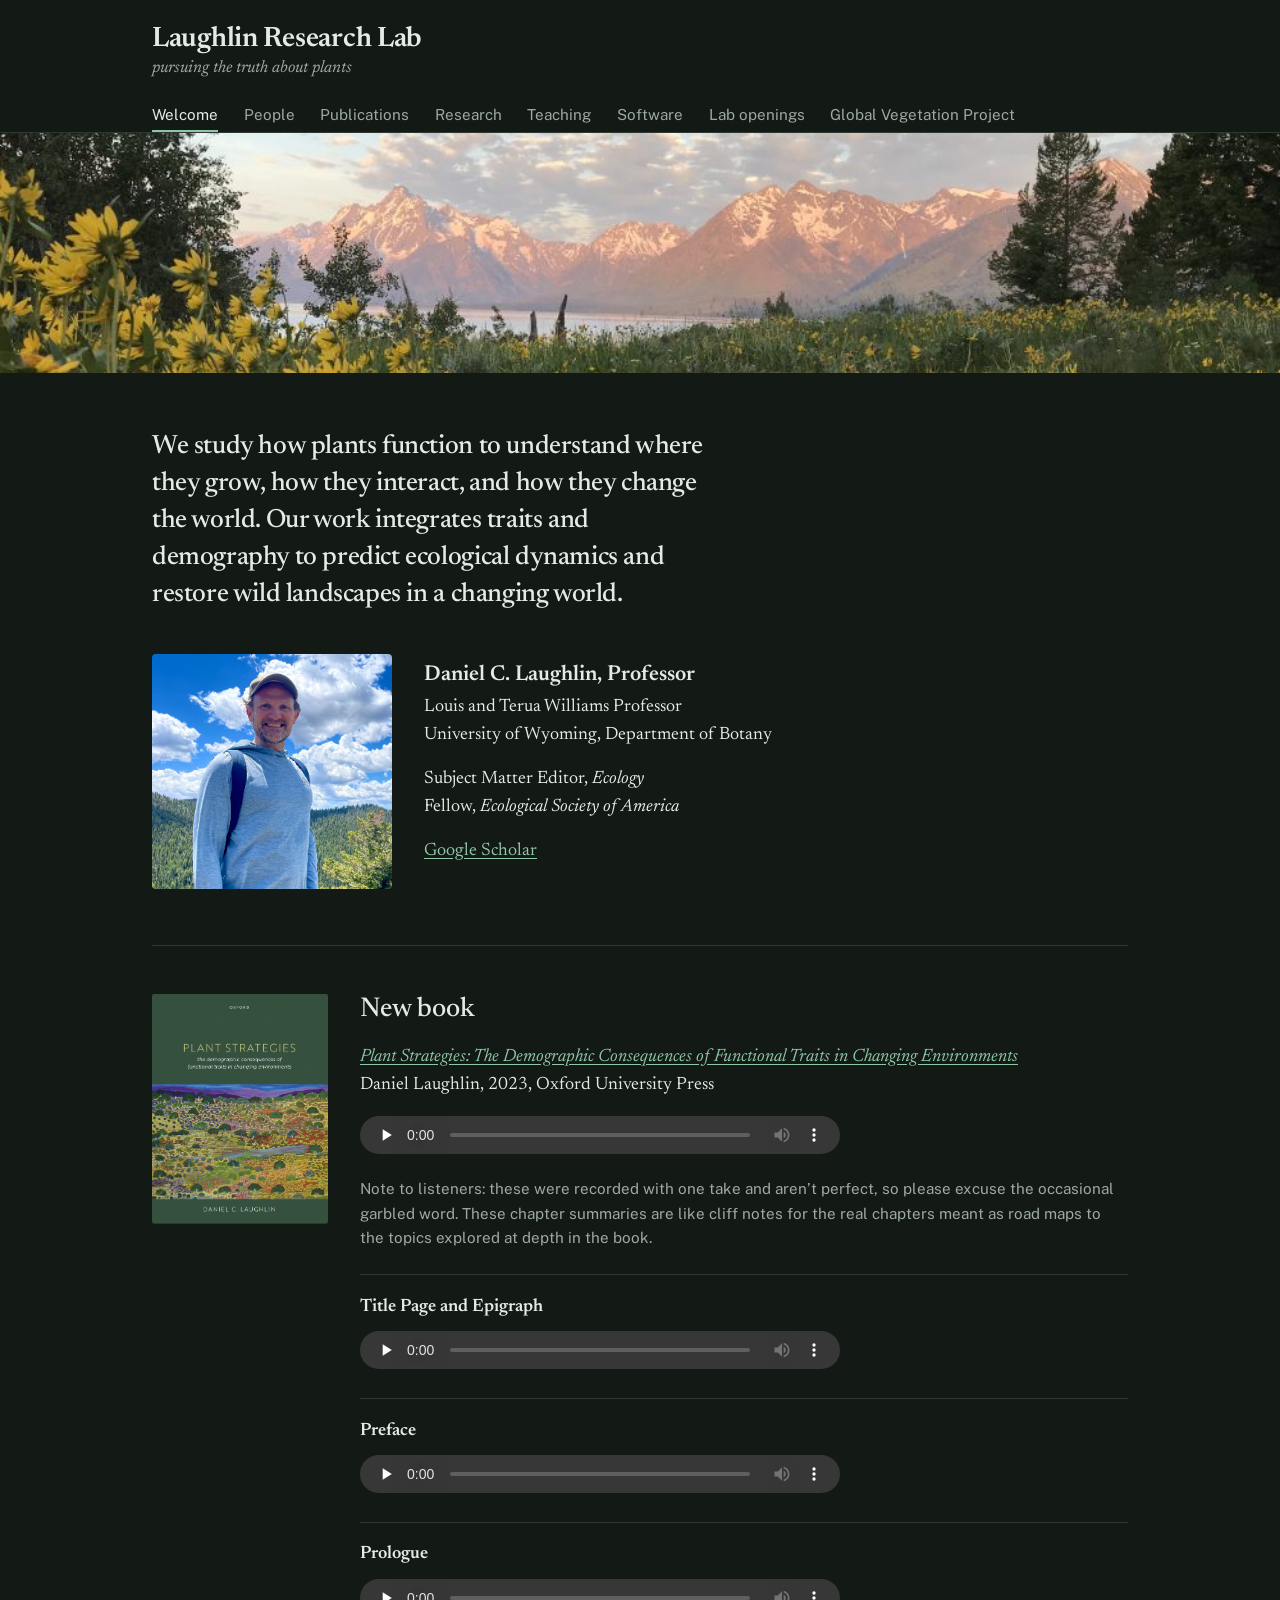
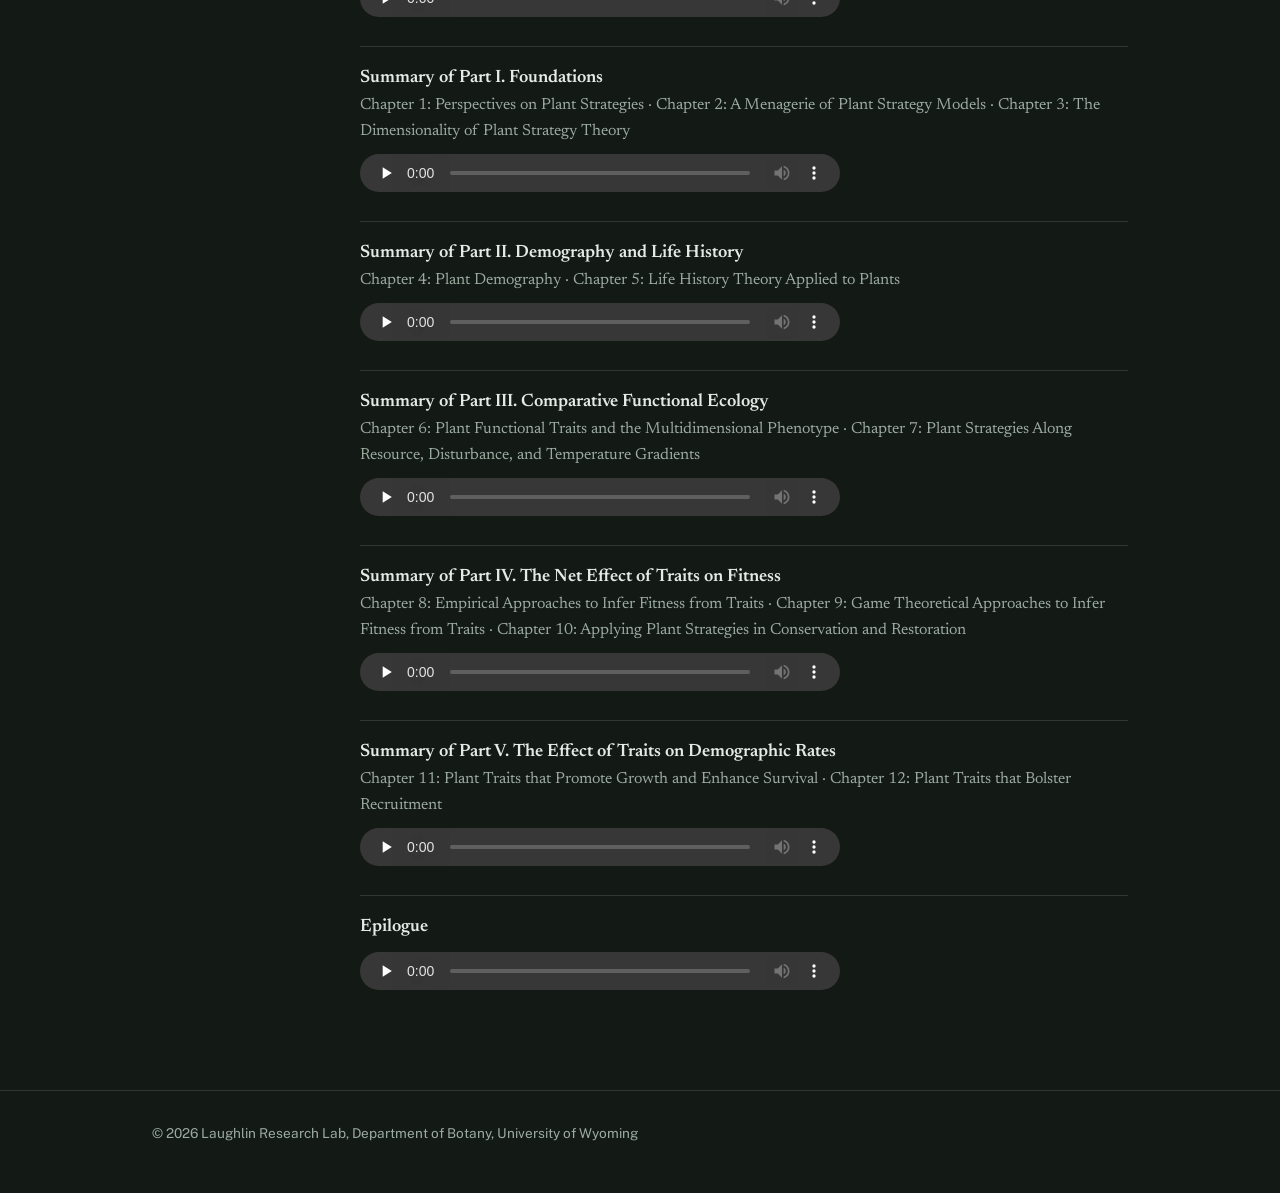
==== commit 06684142: "Add files via upload" ====
--- a/index.html
+++ b/index.html
@@ -4,7 +4,9 @@
   <meta charset="utf-8">
   <meta name="viewport" content="width=device-width, initial-scale=1">
   <title>Laughlin Research Lab | pursuing the truth about plants</title>
-  <link rel="icon" href="images/Oak_leaf_favicon.png">
+  <link rel="icon" type="image/png" href="images/Oak_leaf_favicon.png?v=2">
+  <link rel="shortcut icon" type="image/png" href="images/Oak_leaf_favicon.png?v=2">
+  <link rel="apple-touch-icon" href="images/Oak_leaf_favicon.png?v=2">
   <link rel="preconnect" href="https://fonts.googleapis.com">
   <link rel="preconnect" href="https://fonts.gstatic.com" crossorigin>
   <link href="https://fonts.googleapis.com/css2?family=Newsreader:ital,opsz,wght@0,6..72,400;0,6..72,500;0,6..72,600;1,6..72,400&family=Public+Sans:wght@400;500;600&display=swap" rel="stylesheet">
--- a/style.css
+++ b/style.css
@@ -152,3 +152,10 @@
 /* Lab member photos */
 .member-photo { width: 100%; aspect-ratio: 1; object-fit: cover; object-position: center 25%; border-radius: 4px; margin-bottom: 1rem; background: var(--accent-soft); }
 .teaching-photo { margin: 0 0 2rem; border-radius: 4px; width: 100%; max-height: 22rem; object-fit: cover; }
+
+/* Research page: smaller seminar photo, funder logo beside each project */
+.research-seminar { max-width: 20rem; }
+.project { display: grid; grid-template-columns: 3.5rem 1fr; gap: 1.1rem; align-items: start; }
+.funder-logo { width: 3.5rem; height: 3.5rem; object-fit: contain; background: #fff; padding: .3rem; border-radius: 4px; margin-top: .2rem; }
+span.funder-logo { background: none; }
+@media (max-width: 480px) { .project { grid-template-columns: 2.75rem 1fr; gap: .8rem; } .funder-logo { width: 2.75rem; height: 2.75rem; } }
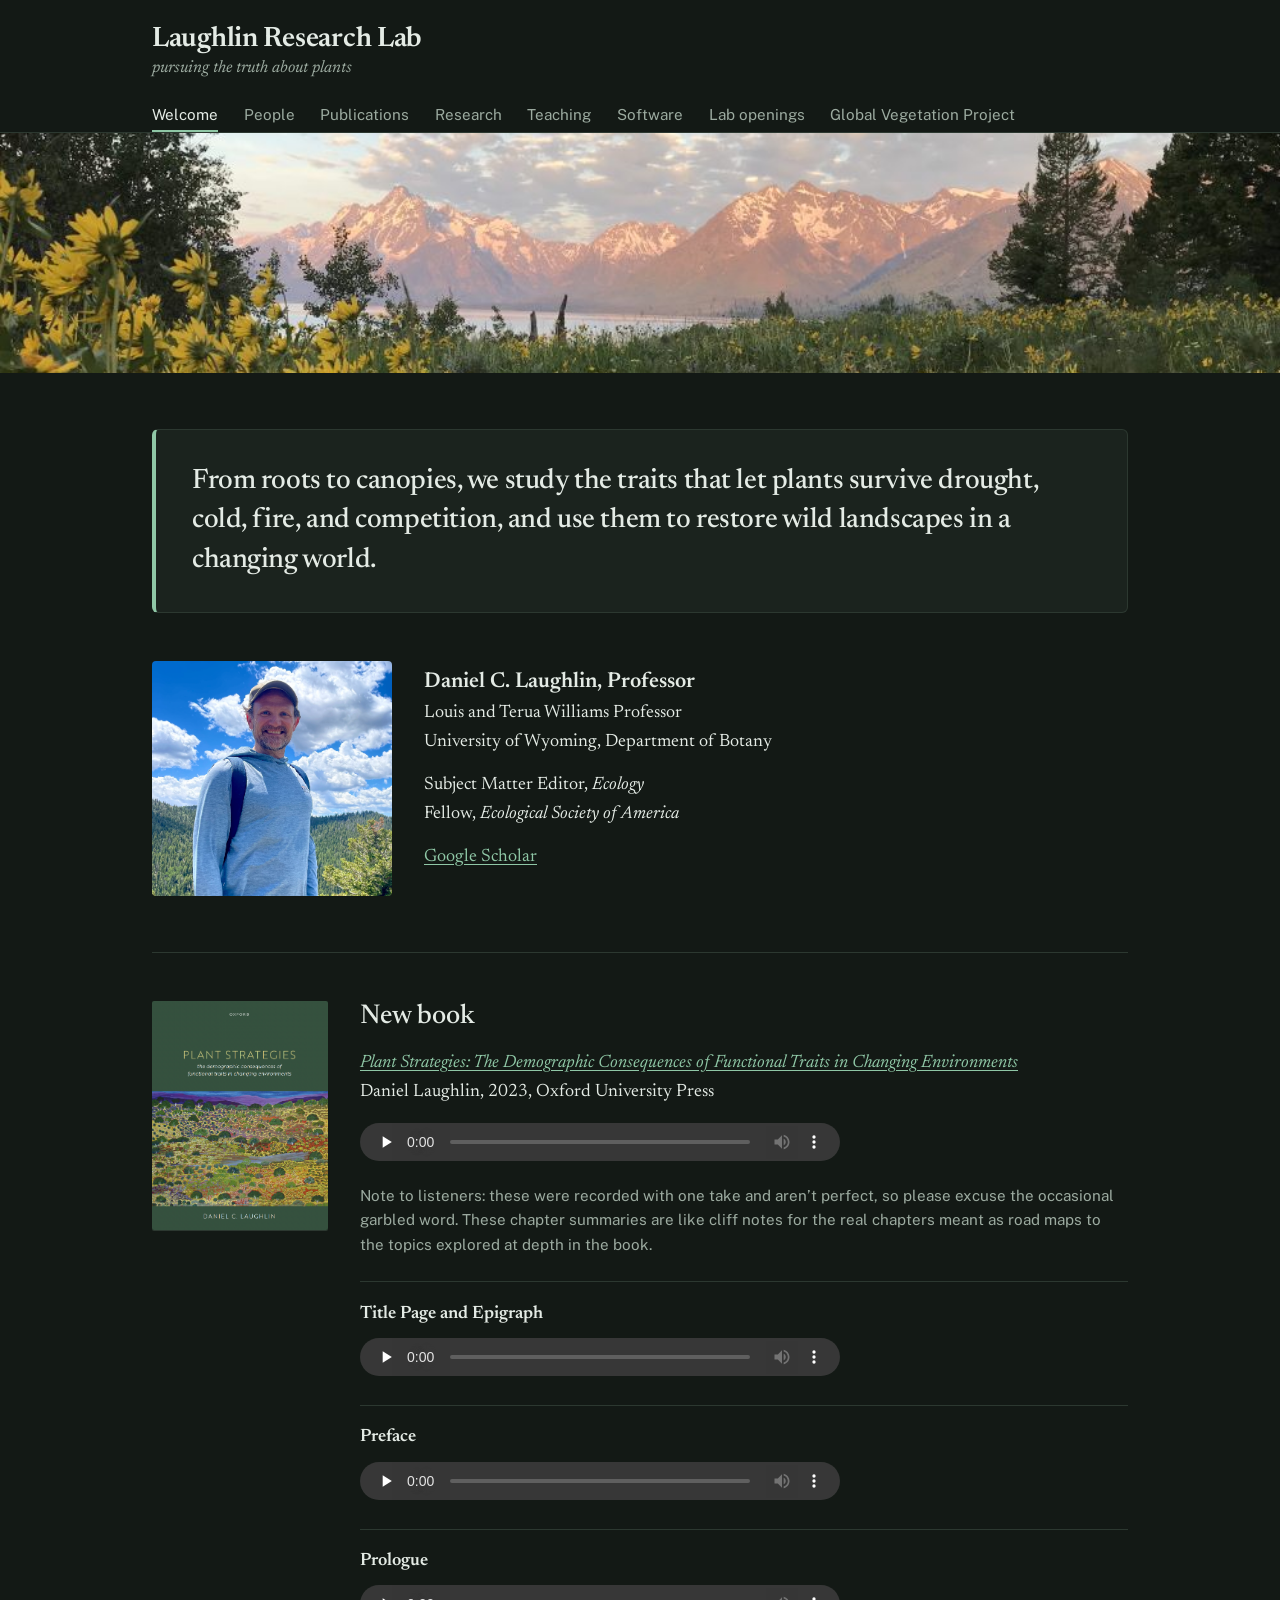
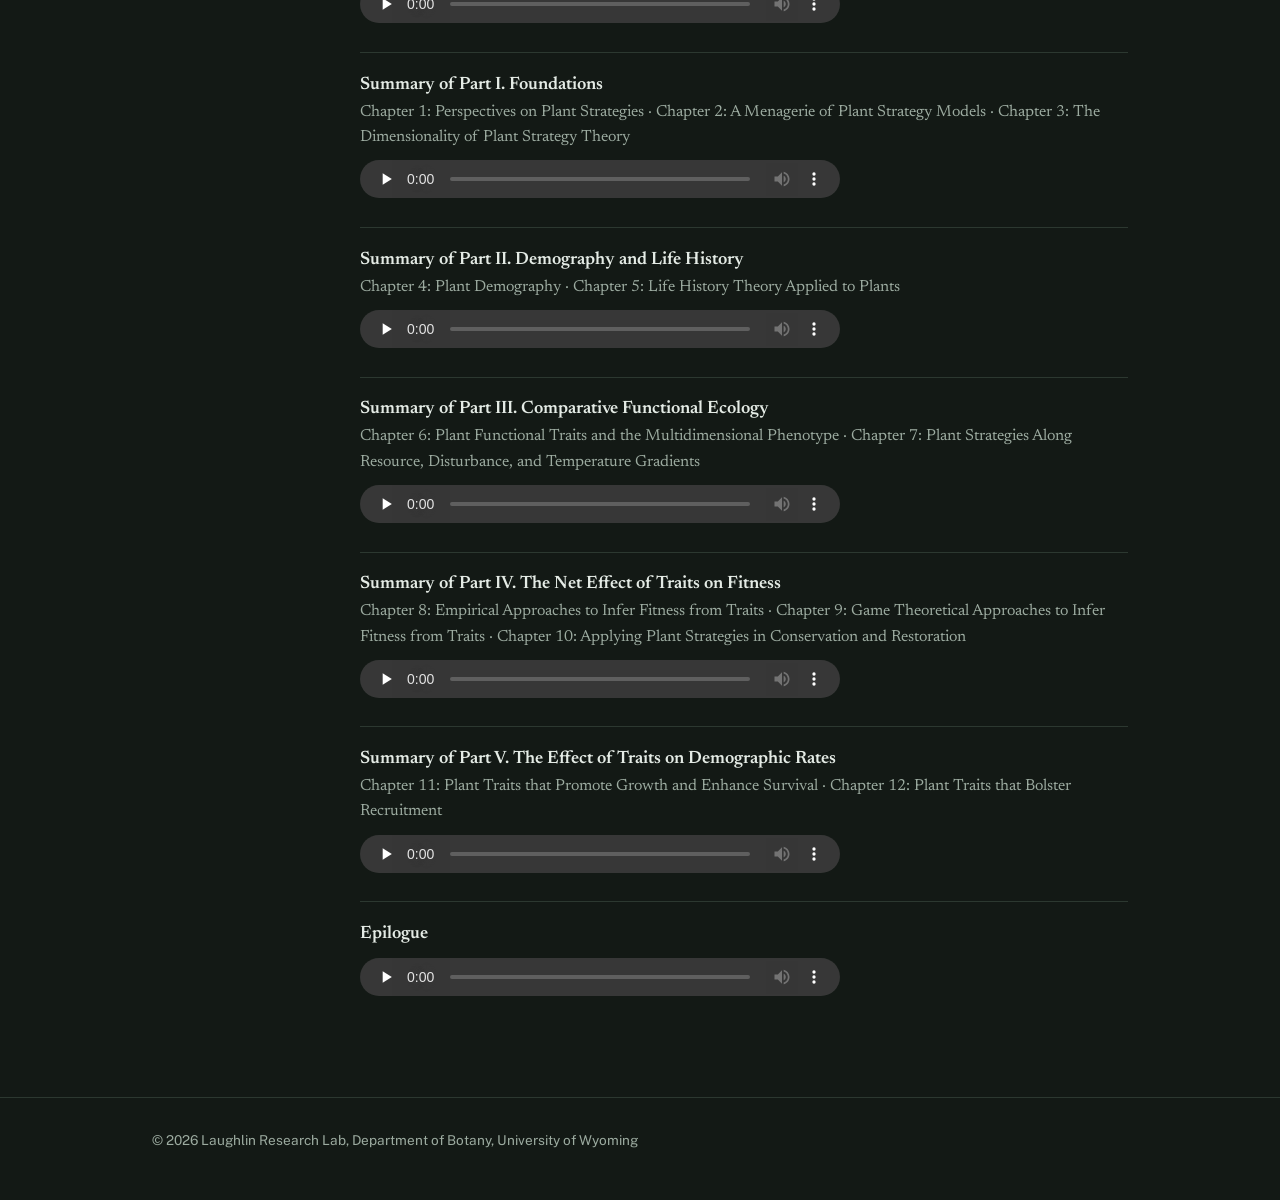
==== commit a0d2edbc: "Add files via upload" ====
--- a/index.html
+++ b/index.html
@@ -18,7 +18,7 @@
   <img class="banner" src="images/cropped-tetons.jpg" alt="">
   <main id="content">
     <div class="wrap">
-      <h1 class="lede">We study how plants function to understand where they grow, how they interact, and how they change the world. Our work integrates traits and demography to predict ecological dynamics and restore wild landscapes in a changing world.</h1>
+      <h1 class="lede mission">From roots to canopies, we study the traits that let plants survive drought, cold, fire, and competition, and use them to restore wild landscapes in a changing world.</h1>
 
       <div class="welcome-grid">
           <img class="pi-photo" src="images/Daniel%20Main%20page.png" alt="Daniel C. Laughlin">
--- a/style.css
+++ b/style.css
@@ -159,3 +159,16 @@
 .funder-logo { width: 3.5rem; height: 3.5rem; object-fit: contain; background: #fff; padding: .3rem; border-radius: 4px; margin-top: .2rem; }
 span.funder-logo { background: none; }
 @media (max-width: 480px) { .project { grid-template-columns: 2.75rem 1fr; gap: .8rem; } .funder-logo { width: 2.75rem; height: 2.75rem; } }
+
+/* Welcome page mission statement box */
+.mission {
+  max-width: none;
+  background: var(--surface);
+  border: 1px solid var(--line);
+  border-left: 4px solid var(--accent);
+  border-radius: 6px;
+  padding: clamp(1.25rem, 3vw, 2rem) clamp(1.25rem, 3.5vw, 2.25rem);
+  font-size: clamp(1.3rem, 2.6vw, 1.75rem);
+  line-height: 1.4;
+  margin: 0 0 3rem;
+}
